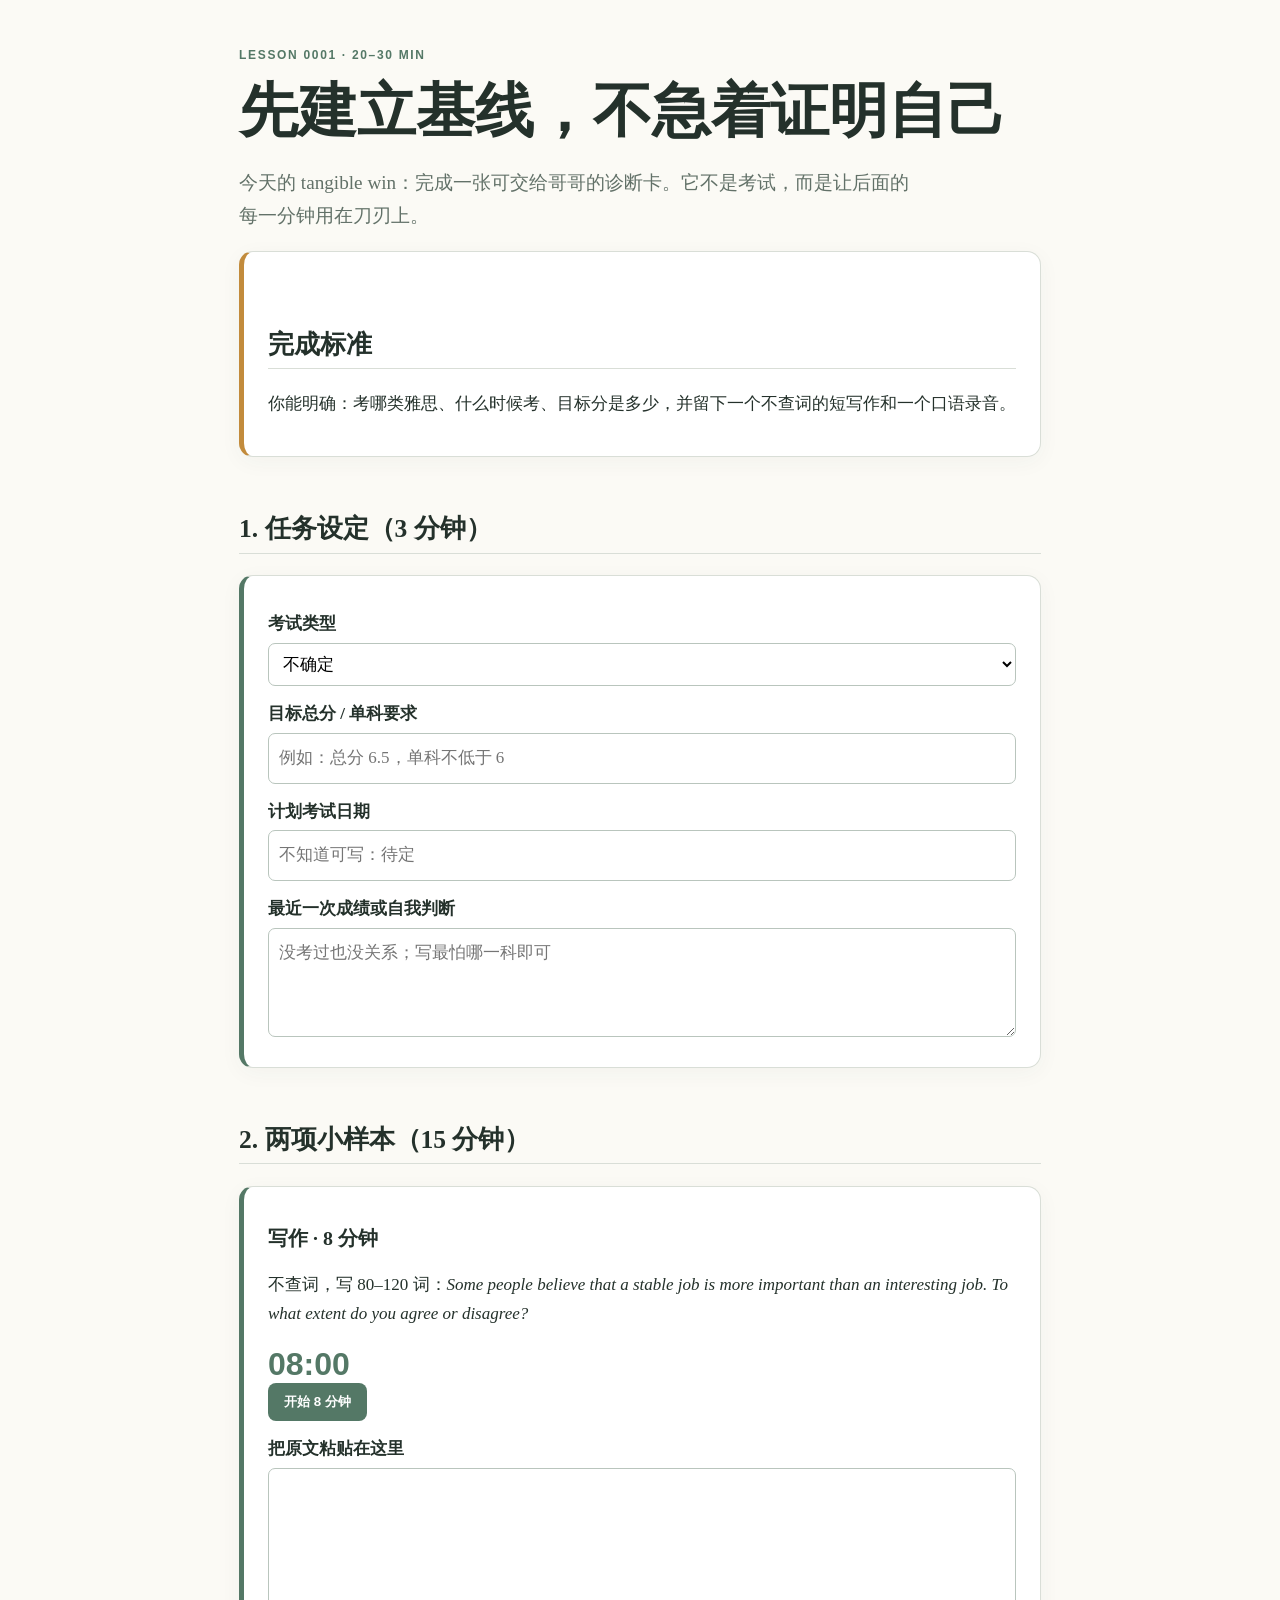
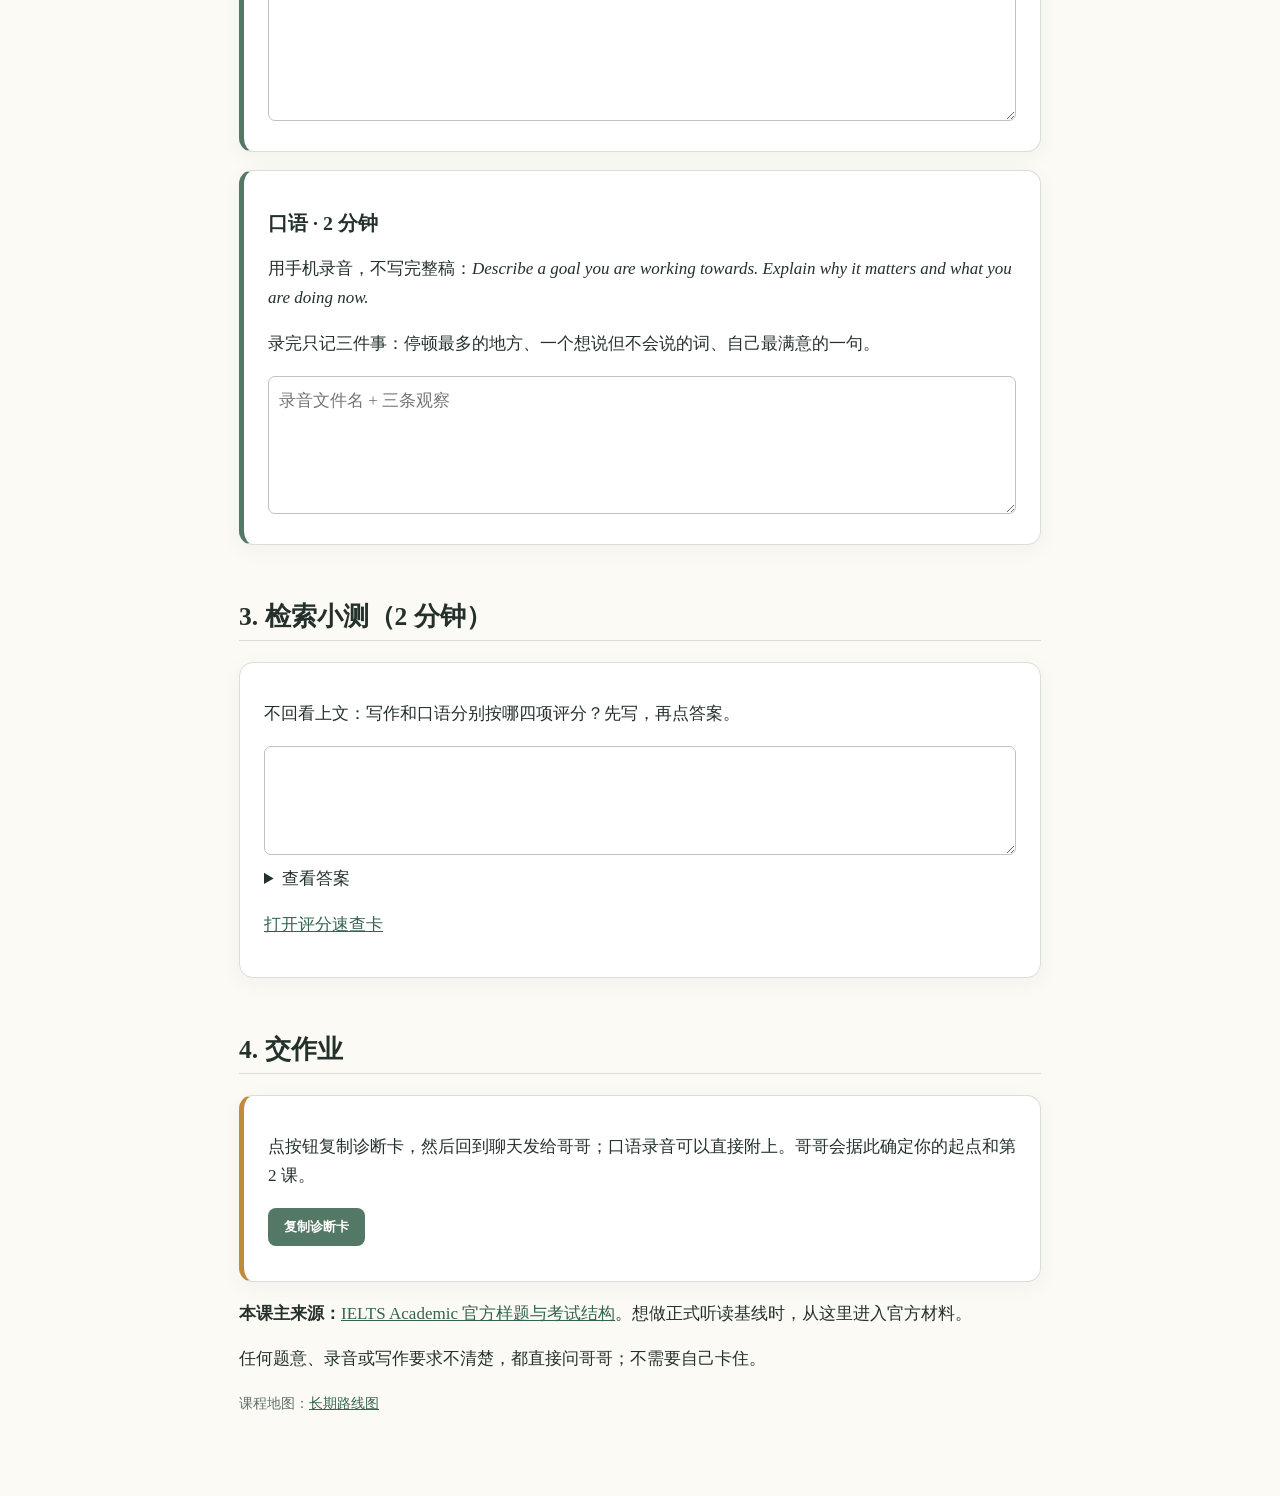
==== lessons/0001-ielts-baseline.html @ 9e6229c8 "Add files via upload" ====
<!doctype html><html lang="zh-CN"><head><meta charset="utf-8"><meta name="viewport" content="width=device-width"><title>第1课：建立雅思基线</title><link rel="stylesheet" href="../assets/course.css"></head><body><main><div class="eyebrow">Lesson 0001 · 20–30 min</div><h1>先建立基线，不急着证明自己</h1><p class="lead">今天的 tangible win：完成一张可交给哥哥的诊断卡。它不是考试，而是让后面的每一分钟用在刀刃上。</p><section class="card win"><h2>完成标准</h2><p>你能明确：考哪类雅思、什么时候考、目标分是多少，并留下一个不查词的短写作和一个口语录音。</p></section><h2>1. 任务设定（3 分钟）</h2><section class="card task"><label>考试类型</label><select id="type"><option>不确定</option><option>Academic 学术类</option><option>General Training 培训类</option></select><label>目标总分 / 单科要求</label><input id="goal" placeholder="例如：总分 6.5，单科不低于 6"><label>计划考试日期</label><input id="date" placeholder="不知道可写：待定"><label>最近一次成绩或自我判断</label><textarea id="history" rows="3" placeholder="没考过也没关系；写最怕哪一科即可"></textarea></section><h2>2. 两项小样本（15 分钟）</h2><section class="card task"><h3>写作 · 8 分钟</h3><p>不查词，写 80–120 词：<em>Some people believe that a stable job is more important than an interesting job. To what extent do you agree or disagree?</em></p><div class="timer" id="clock">08:00</div><button onclick="startTimer()">开始 8 分钟</button><label>把原文粘贴在这里</label><textarea id="writing" rows="8"></textarea></section><section class="card task"><h3>口语 · 2 分钟</h3><p>用手机录音，不写完整稿：<em>Describe a goal you are working towards. Explain why it matters and what you are doing now.</em></p><p>录完只记三件事：停顿最多的地方、一个想说但不会说的词、自己最满意的一句。</p><textarea id="speaking" rows="4" placeholder="录音文件名 + 三条观察"></textarea></section><h2>3. 检索小测（2 分钟）</h2><section class="card"><p>不回看上文：写作和口语分别按哪四项评分？先写，再点答案。</p><textarea id="recall" rows="3"></textarea><details><summary>查看答案</summary><p><strong>写作：</strong>任务回应/完成度、连贯衔接、词汇、语法。<br><strong>口语：</strong>流利连贯、词汇、语法、发音。</p></details><p><a href="../reference/scoring-card.html">打开评分速查卡</a></p></section><h2>4. 交作业</h2><section class="card win"><p>点按钮复制诊断卡，然后回到聊天发给哥哥；口语录音可以直接附上。哥哥会据此确定你的起点和第 2 课。</p><button onclick="copyCard()">复制诊断卡</button><p id="status" class="small"></p></section><p><strong>本课主来源：</strong><a href="https://ielts.org/take-a-test/preparation-resources/sample-test-questions/academic-test">IELTS Academic 官方样题与考试结构</a>。想做正式听读基线时，从这里进入官方材料。</p><p>任何题意、录音或写作要求不清楚，都直接问哥哥；不需要自己卡住。</p><footer>课程地图：<a href="../reference/course-roadmap.html">长期路线图</a></footer></main><script>let running=false;function startTimer(){if(running)return;running=true;let s=480;const el=document.getElementById('clock');const t=setInterval(()=>{s--;el.textContent=String(Math.floor(s/60)).padStart(2,'0')+':'+String(s%60).padStart(2,'0');if(s<=0){clearInterval(t);running=false;alert('时间到，停笔并保留原样。')}},1000)}function v(id){return document.getElementById(id).value.trim()||'未填写'}function copyCard(){const x=`【雅思基线诊断卡】\n考试类型：${v('type')}\n目标：${v('goal')}\n日期：${v('date')}\n经历/判断：${v('history')}\n\n【8分钟写作原文】\n${v('writing')}\n\n【2分钟口语观察】\n${v('speaking')}\n\n【评分标准回忆】\n${v('recall')}`;navigator.clipboard.writeText(x).then(()=>document.getElementById('status').textContent='已复制，回聊天粘贴即可。').catch(()=>document.getElementById('status').textContent='浏览器未授权复制，请手动选中文字。')}</script></body></html>
---- assets/course.css ----
:root{--ink:#24312b;--muted:#627168;--paper:#fbfaf5;--card:#fff;--sage:#547866;--gold:#c28b3c;--line:#d9ded7;--soft:#edf3ee}*{box-sizing:border-box}body{margin:0;background:var(--paper);color:var(--ink);font:17px/1.7 Georgia,"Noto Serif SC",serif}main{max-width:850px;margin:auto;padding:48px 24px 80px}h1,h2,h3{line-height:1.25}h1{font-size:clamp(2rem,6vw,3.7rem);margin:.2em 0}h2{margin-top:2.2em;border-bottom:1px solid var(--line);padding-bottom:.3em}.eyebrow{color:var(--sage);text-transform:uppercase;letter-spacing:.14em;font:700 12px Arial,sans-serif}.lead{font-size:1.2rem;color:var(--muted);max-width:680px}.card{background:var(--card);border:1px solid var(--line);border-radius:14px;padding:20px 24px;margin:18px 0;box-shadow:0 5px 22px #314b3b0b}.win{border-left:5px solid var(--gold)}.task{border-left:5px solid var(--sage)}button{background:var(--sage);color:white;border:0;border-radius:8px;padding:10px 16px;font-weight:700;cursor:pointer}button.secondary{background:#e5ece7;color:var(--ink)}textarea,input,select{width:100%;padding:10px;border:1px solid #b9c5bd;border-radius:7px;font:inherit;background:white}label{display:block;font-weight:700;margin:14px 0 4px}.small,footer{font-size:.9rem;color:var(--muted)}.grid{display:grid;grid-template-columns:repeat(auto-fit,minmax(220px,1fr));gap:14px}.pill{display:inline-block;padding:3px 10px;border-radius:99px;background:var(--soft);color:var(--sage);font:700 13px Arial,sans-serif}a{color:#35654f}.timer{font:700 2rem Arial,sans-serif;color:var(--sage)}@media print{body{background:white}main{padding:0}.card{box-shadow:none}button{display:none}}
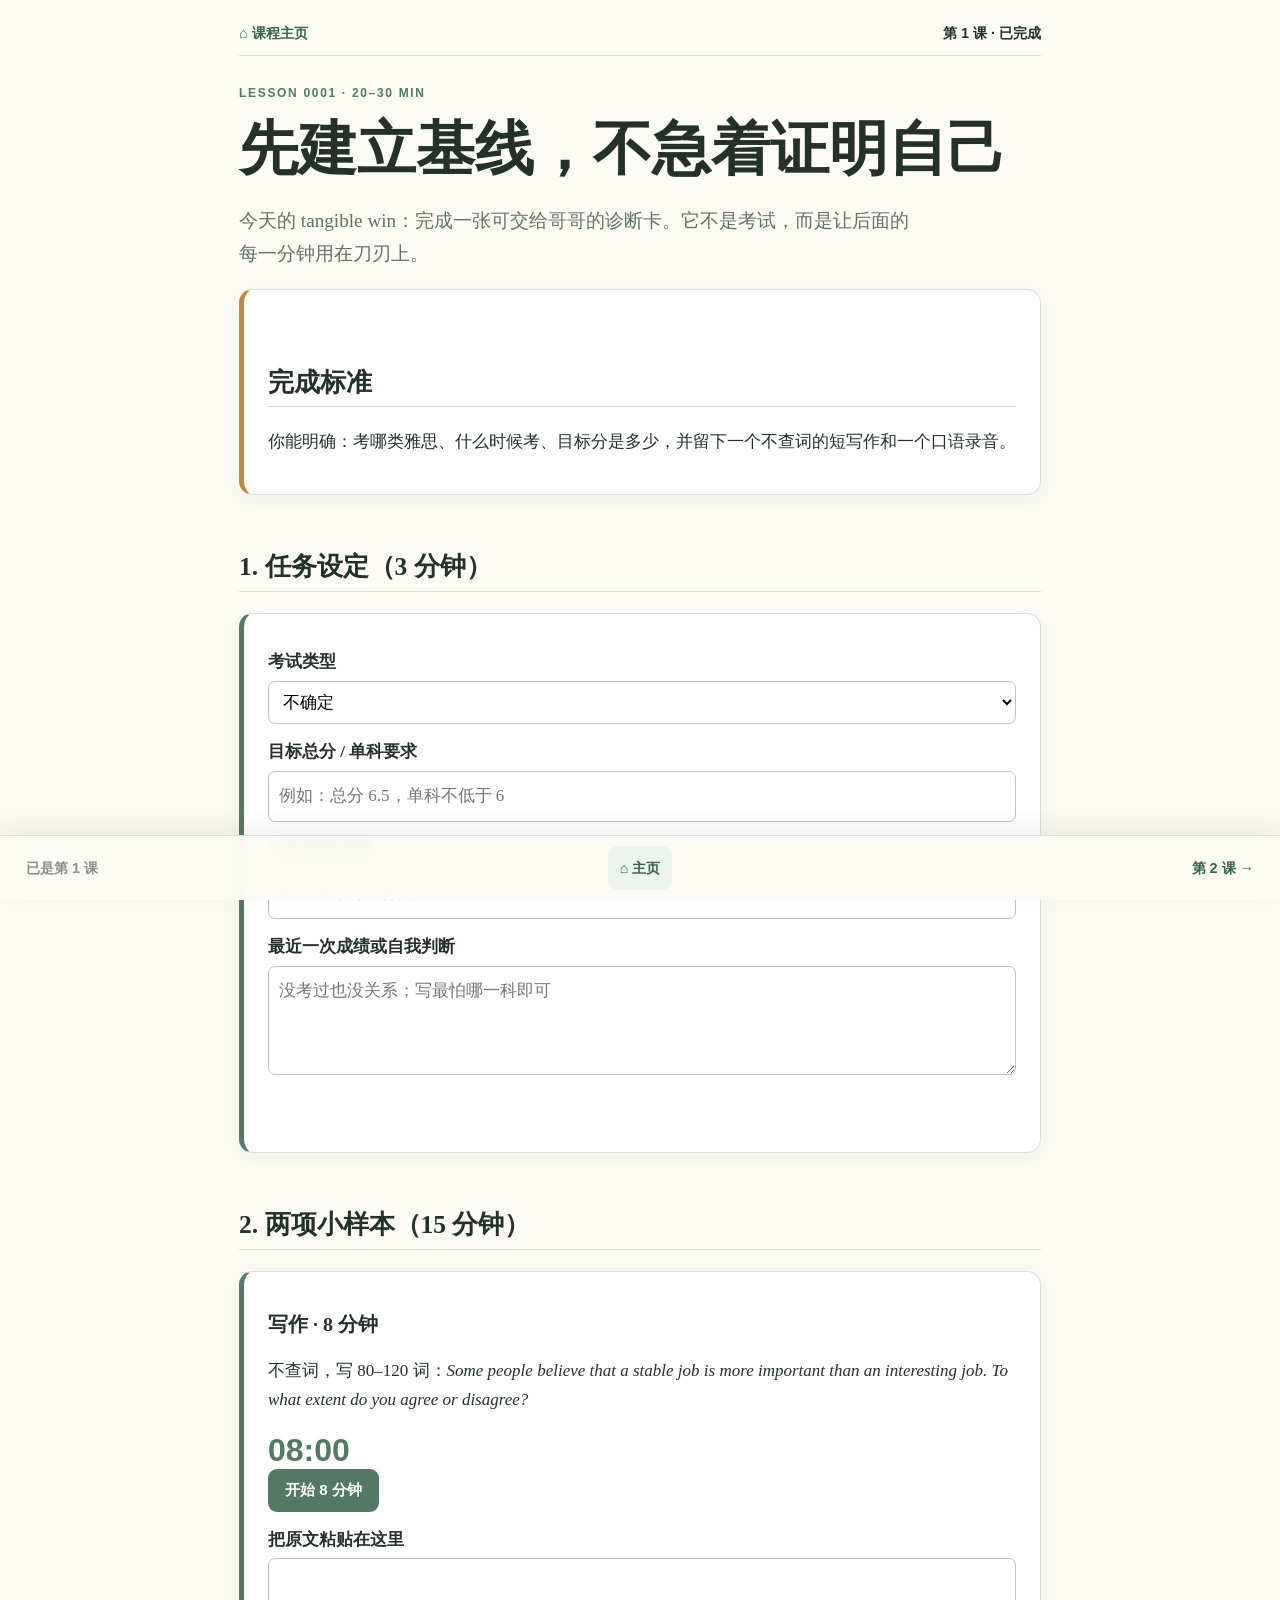
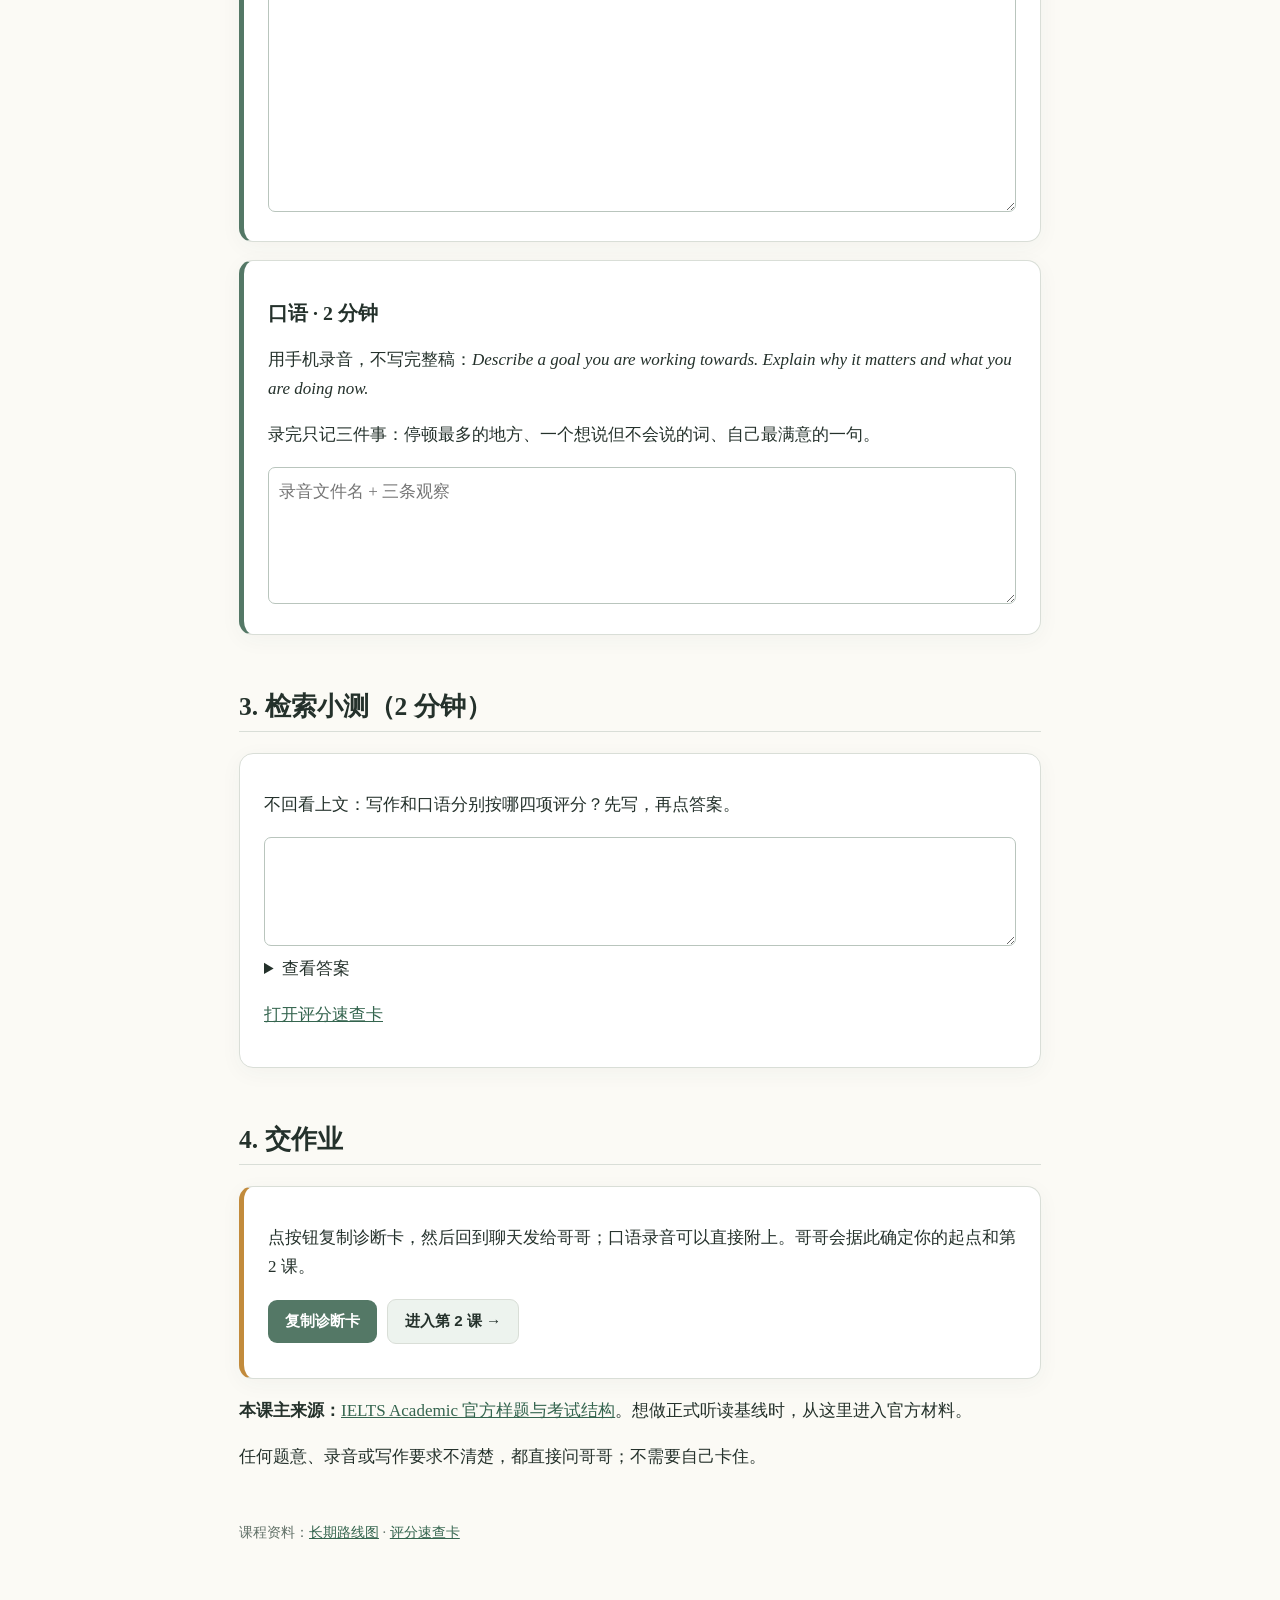
==== commit 50e90fd2: "Improve course navigation and lesson continuity" ====
--- a/lessons/0001-ielts-baseline.html
+++ b/lessons/0001-ielts-baseline.html
@@ -1 +1 @@
-<!doctype html><html lang="zh-CN"><head><meta charset="utf-8"><meta name="viewport" content="width=device-width"><title>第1课：建立雅思基线</title><link rel="stylesheet" href="../assets/course.css"></head><body><main><div class="eyebrow">Lesson 0001 · 20–30 min</div><h1>先建立基线，不急着证明自己</h1><p class="lead">今天的 tangible win：完成一张可交给哥哥的诊断卡。它不是考试，而是让后面的每一分钟用在刀刃上。</p><section class="card win"><h2>完成标准</h2><p>你能明确：考哪类雅思、什么时候考、目标分是多少，并留下一个不查词的短写作和一个口语录音。</p></section><h2>1. 任务设定（3 分钟）</h2><section class="card task"><label>考试类型</label><select id="type"><option>不确定</option><option>Academic 学术类</option><option>General Training 培训类</option></select><label>目标总分 / 单科要求</label><input id="goal" placeholder="例如：总分 6.5，单科不低于 6"><label>计划考试日期</label><input id="date" placeholder="不知道可写：待定"><label>最近一次成绩或自我判断</label><textarea id="history" rows="3" placeholder="没考过也没关系；写最怕哪一科即可"></textarea></section><h2>2. 两项小样本（15 分钟）</h2><section class="card task"><h3>写作 · 8 分钟</h3><p>不查词，写 80–120 词：<em>Some people believe that a stable job is more important than an interesting job. To what extent do you agree or disagree?</em></p><div class="timer" id="clock">08:00</div><button onclick="startTimer()">开始 8 分钟</button><label>把原文粘贴在这里</label><textarea id="writing" rows="8"></textarea></section><section class="card task"><h3>口语 · 2 分钟</h3><p>用手机录音，不写完整稿：<em>Describe a goal you are working towards. Explain why it matters and what you are doing now.</em></p><p>录完只记三件事：停顿最多的地方、一个想说但不会说的词、自己最满意的一句。</p><textarea id="speaking" rows="4" placeholder="录音文件名 + 三条观察"></textarea></section><h2>3. 检索小测（2 分钟）</h2><section class="card"><p>不回看上文：写作和口语分别按哪四项评分？先写，再点答案。</p><textarea id="recall" rows="3"></textarea><details><summary>查看答案</summary><p><strong>写作：</strong>任务回应/完成度、连贯衔接、词汇、语法。<br><strong>口语：</strong>流利连贯、词汇、语法、发音。</p></details><p><a href="../reference/scoring-card.html">打开评分速查卡</a></p></section><h2>4. 交作业</h2><section class="card win"><p>点按钮复制诊断卡，然后回到聊天发给哥哥；口语录音可以直接附上。哥哥会据此确定你的起点和第 2 课。</p><button onclick="copyCard()">复制诊断卡</button><p id="status" class="small"></p></section><p><strong>本课主来源：</strong><a href="https://ielts.org/take-a-test/preparation-resources/sample-test-questions/academic-test">IELTS Academic 官方样题与考试结构</a>。想做正式听读基线时，从这里进入官方材料。</p><p>任何题意、录音或写作要求不清楚，都直接问哥哥；不需要自己卡住。</p><footer>课程地图：<a href="../reference/course-roadmap.html">长期路线图</a></footer></main><script>let running=false;function startTimer(){if(running)return;running=true;let s=480;const el=document.getElementById('clock');const t=setInterval(()=>{s--;el.textContent=String(Math.floor(s/60)).padStart(2,'0')+':'+String(s%60).padStart(2,'0');if(s<=0){clearInterval(t);running=false;alert('时间到，停笔并保留原样。')}},1000)}function v(id){return document.getElementById(id).value.trim()||'未填写'}function copyCard(){const x=`【雅思基线诊断卡】\n考试类型：${v('type')}\n目标：${v('goal')}\n日期：${v('date')}\n经历/判断：${v('history')}\n\n【8分钟写作原文】\n${v('writing')}\n\n【2分钟口语观察】\n${v('speaking')}\n\n【评分标准回忆】\n${v('recall')}`;navigator.clipboard.writeText(x).then(()=>document.getElementById('status').textContent='已复制，回聊天粘贴即可。').catch(()=>document.getElementById('status').textContent='浏览器未授权复制，请手动选中文字。')}</script></body></html>
+<!doctype html><html lang="zh-CN"><head><meta charset="utf-8"><meta name="viewport" content="width=device-width"><title>第1课：建立雅思基线</title><link rel="stylesheet" href="../assets/course.css"></head><body data-page="lesson-0001"><a class="skip-link" href="#content">跳到主要内容</a><main id="content"><nav class="top-nav" aria-label="页面导航"><a href="../index.html">⌂ 课程主页</a><span>第 1 课 · 已完成</span></nav><div class="eyebrow">Lesson 0001 · 20–30 min</div><h1>先建立基线，不急着证明自己</h1><p class="lead">今天的 tangible win：完成一张可交给哥哥的诊断卡。它不是考试，而是让后面的每一分钟用在刀刃上。</p><section class="card win"><h2>完成标准</h2><p>你能明确：考哪类雅思、什么时候考、目标分是多少，并留下一个不查词的短写作和一个口语录音。</p></section><h2>1. 任务设定（3 分钟）</h2><section class="card task"><label>考试类型</label><select id="type"><option>不确定</option><option>Academic 学术类</option><option>General Training 培训类</option></select><label>目标总分 / 单科要求</label><input id="goal" placeholder="例如：总分 6.5，单科不低于 6"><label>计划考试日期</label><input id="date" placeholder="不知道可写：待定"><label>最近一次成绩或自我判断</label><textarea id="history" rows="3" placeholder="没考过也没关系；写最怕哪一科即可"></textarea><p class="save-note" data-save-note aria-live="polite"></p></section><h2>2. 两项小样本（15 分钟）</h2><section class="card task"><h3>写作 · 8 分钟</h3><p>不查词，写 80–120 词：<em>Some people believe that a stable job is more important than an interesting job. To what extent do you agree or disagree?</em></p><div class="timer" id="clock">08:00</div><button onclick="startTimer()">开始 8 分钟</button><label>把原文粘贴在这里</label><textarea id="writing" rows="8"></textarea></section><section class="card task"><h3>口语 · 2 分钟</h3><p>用手机录音，不写完整稿：<em>Describe a goal you are working towards. Explain why it matters and what you are doing now.</em></p><p>录完只记三件事：停顿最多的地方、一个想说但不会说的词、自己最满意的一句。</p><textarea id="speaking" rows="4" placeholder="录音文件名 + 三条观察"></textarea></section><h2>3. 检索小测（2 分钟）</h2><section class="card"><p>不回看上文：写作和口语分别按哪四项评分？先写，再点答案。</p><textarea id="recall" rows="3"></textarea><details><summary>查看答案</summary><p><strong>写作：</strong>任务回应/完成度、连贯衔接、词汇、语法。<br><strong>口语：</strong>流利连贯、词汇、语法、发音。</p></details><p><a href="../reference/scoring-card.html">打开评分速查卡</a></p></section><h2>4. 交作业</h2><section class="card win"><p>点按钮复制诊断卡，然后回到聊天发给哥哥；口语录音可以直接附上。哥哥会据此确定你的起点和第 2 课。</p><div class="action-row"><button onclick="copyCard()">复制诊断卡</button><a class="button-link secondary" href="0002-clear-sentence-boundaries.html">进入第 2 课 →</a></div><p id="status" class="small"></p></section><p><strong>本课主来源：</strong><a href="https://ielts.org/take-a-test/preparation-resources/sample-test-questions/academic-test">IELTS Academic 官方样题与考试结构</a>。想做正式听读基线时，从这里进入官方材料。</p><p>任何题意、录音或写作要求不清楚，都直接问哥哥；不需要自己卡住。</p><footer>课程资料：<a href="../reference/course-roadmap.html">长期路线图</a> · <a href="../reference/scoring-card.html">评分速查卡</a></footer></main><nav class="lesson-nav" aria-label="课程前后导航"><span class="disabled">已是第 1 课</span><a class="home" href="../index.html">⌂ 主页</a><a class="next" href="0002-clear-sentence-boundaries.html">第 2 课 →</a></nav><script src="../assets/course.js"></script><script>let running=false;function startTimer(){if(running)return;running=true;let s=480;const el=document.getElementById('clock');const t=setInterval(()=>{s--;el.textContent=String(Math.floor(s/60)).padStart(2,'0')+':'+String(s%60).padStart(2,'0');if(s<=0){clearInterval(t);running=false;alert('时间到，停笔并保留原样。')}},1000)}function v(id){return document.getElementById(id).value.trim()||'未填写'}function copyCard(){const x=`【雅思基线诊断卡】\n考试类型：${v('type')}\n目标：${v('goal')}\n日期：${v('date')}\n经历/判断：${v('history')}\n\n【8分钟写作原文】\n${v('writing')}\n\n【2分钟口语观察】\n${v('speaking')}\n\n【评分标准回忆】\n${v('recall')}`;navigator.clipboard.writeText(x).then(()=>document.getElementById('status').textContent='已复制，回聊天粘贴即可。').catch(()=>document.getElementById('status').textContent='浏览器未授权复制，请手动选中文字。')}</script></body></html>
--- a/assets/course.css
+++ b/assets/course.css
@@ -1 +1 @@
-:root{--ink:#24312b;--muted:#627168;--paper:#fbfaf5;--card:#fff;--sage:#547866;--gold:#c28b3c;--line:#d9ded7;--soft:#edf3ee}*{box-sizing:border-box}body{margin:0;background:var(--paper);color:var(--ink);font:17px/1.7 Georgia,"Noto Serif SC",serif}main{max-width:850px;margin:auto;padding:48px 24px 80px}h1,h2,h3{line-height:1.25}h1{font-size:clamp(2rem,6vw,3.7rem);margin:.2em 0}h2{margin-top:2.2em;border-bottom:1px solid var(--line);padding-bottom:.3em}.eyebrow{color:var(--sage);text-transform:uppercase;letter-spacing:.14em;font:700 12px Arial,sans-serif}.lead{font-size:1.2rem;color:var(--muted);max-width:680px}.card{background:var(--card);border:1px solid var(--line);border-radius:14px;padding:20px 24px;margin:18px 0;box-shadow:0 5px 22px #314b3b0b}.win{border-left:5px solid var(--gold)}.task{border-left:5px solid var(--sage)}button{background:var(--sage);color:white;border:0;border-radius:8px;padding:10px 16px;font-weight:700;cursor:pointer}button.secondary{background:#e5ece7;color:var(--ink)}textarea,input,select{width:100%;padding:10px;border:1px solid #b9c5bd;border-radius:7px;font:inherit;background:white}label{display:block;font-weight:700;margin:14px 0 4px}.small,footer{font-size:.9rem;color:var(--muted)}.grid{display:grid;grid-template-columns:repeat(auto-fit,minmax(220px,1fr));gap:14px}.pill{display:inline-block;padding:3px 10px;border-radius:99px;background:var(--soft);color:var(--sage);font:700 13px Arial,sans-serif}a{color:#35654f}.timer{font:700 2rem Arial,sans-serif;color:var(--sage)}@media print{body{background:white}main{padding:0}.card{box-shadow:none}button{display:none}}
+:root{--ink:#24312b;--muted:#627168;--paper:#fbfaf5;--card:#fff;--sage:#547866;--sage-dark:#35654f;--gold:#c28b3c;--line:#d9ded7;--soft:#edf3ee}*{box-sizing:border-box}html{scroll-behavior:smooth}body{margin:0;background:var(--paper);color:var(--ink);font:17px/1.7 Georgia,"Noto Serif SC",serif}main{max-width:850px;margin:auto;padding:24px 24px calc(100px + env(safe-area-inset-bottom))}h1,h2,h3{line-height:1.25}h1{font-size:clamp(2rem,6vw,3.7rem);margin:.2em 0}h2{margin-top:2.2em;border-bottom:1px solid var(--line);padding-bottom:.3em}.eyebrow{color:var(--sage);text-transform:uppercase;letter-spacing:.14em;font:700 12px Arial,sans-serif}.lead{font-size:1.2rem;color:var(--muted);max-width:680px}.card{background:var(--card);border:1px solid var(--line);border-radius:14px;padding:20px 24px;margin:18px 0;box-shadow:0 5px 22px #314b3b0b}.win{border-left:5px solid var(--gold)}.task{border-left:5px solid var(--sage)}button,.button-link{display:inline-block;background:var(--sage);color:#fff;border:0;border-radius:9px;padding:11px 17px;font:700 .95rem Arial,sans-serif;cursor:pointer;text-decoration:none}.button-link.secondary{background:var(--soft);color:var(--ink);border:1px solid var(--line)}button:hover,.button-link:hover{background:var(--sage-dark)}button:focus-visible,.button-link:focus-visible,a:focus-visible,input:focus-visible,textarea:focus-visible,select:focus-visible{outline:3px solid #d8ad6f;outline-offset:3px}textarea,input,select{width:100%;padding:10px;border:1px solid #b9c5bd;border-radius:7px;font:inherit;background:white}label{display:block;font-weight:700;margin:14px 0 4px}.small,footer{font-size:.9rem;color:var(--muted)}.grid{display:grid;grid-template-columns:repeat(auto-fit,minmax(220px,1fr));gap:14px}.pill{display:inline-block;padding:3px 10px;border-radius:99px;background:var(--soft);color:var(--sage);font:700 13px Arial,sans-serif}a{color:var(--sage-dark)}.timer{font:700 2rem Arial,sans-serif;color:var(--sage)}.top-nav{display:flex;align-items:center;justify-content:space-between;gap:12px;margin:0 0 30px;padding-bottom:12px;border-bottom:1px solid var(--line);font:700 .9rem Arial,sans-serif}.top-nav a{text-decoration:none}.lesson-nav{position:fixed;z-index:20;left:0;right:0;bottom:0;display:grid;grid-template-columns:1fr auto 1fr;align-items:center;gap:8px;padding:10px max(14px,env(safe-area-inset-left)) calc(10px + env(safe-area-inset-bottom)) max(14px,env(safe-area-inset-right));background:rgba(251,250,245,.96);border-top:1px solid var(--line);box-shadow:0 -8px 24px #24312b12;backdrop-filter:blur(12px);font:700 .9rem Arial,sans-serif}.lesson-nav a,.lesson-nav span{min-height:44px;display:flex;align-items:center;padding:8px 12px;border-radius:9px;text-decoration:none}.lesson-nav .home{justify-content:center;background:var(--soft)}.lesson-nav .next{justify-content:flex-end;text-align:right}.lesson-nav .disabled{color:#8a928d}.save-note{min-height:1.5em;color:var(--sage);font-size:.85rem}.skip-link{position:absolute;left:-9999px;top:8px}.skip-link:focus{left:8px;z-index:50;background:white;padding:8px}.action-row{display:flex;flex-wrap:wrap;gap:10px;align-items:center}footer{margin-top:48px}@media(max-width:520px){main{padding-left:16px;padding-right:16px}.card{padding:18px}.lesson-nav a,.lesson-nav span{padding:7px 5px;font-size:.82rem}.lesson-nav .home{padding-inline:10px}}@media print{body{background:white}main{padding:0}.card{box-shadow:none}.lesson-nav,button,.skip-link{display:none}}
